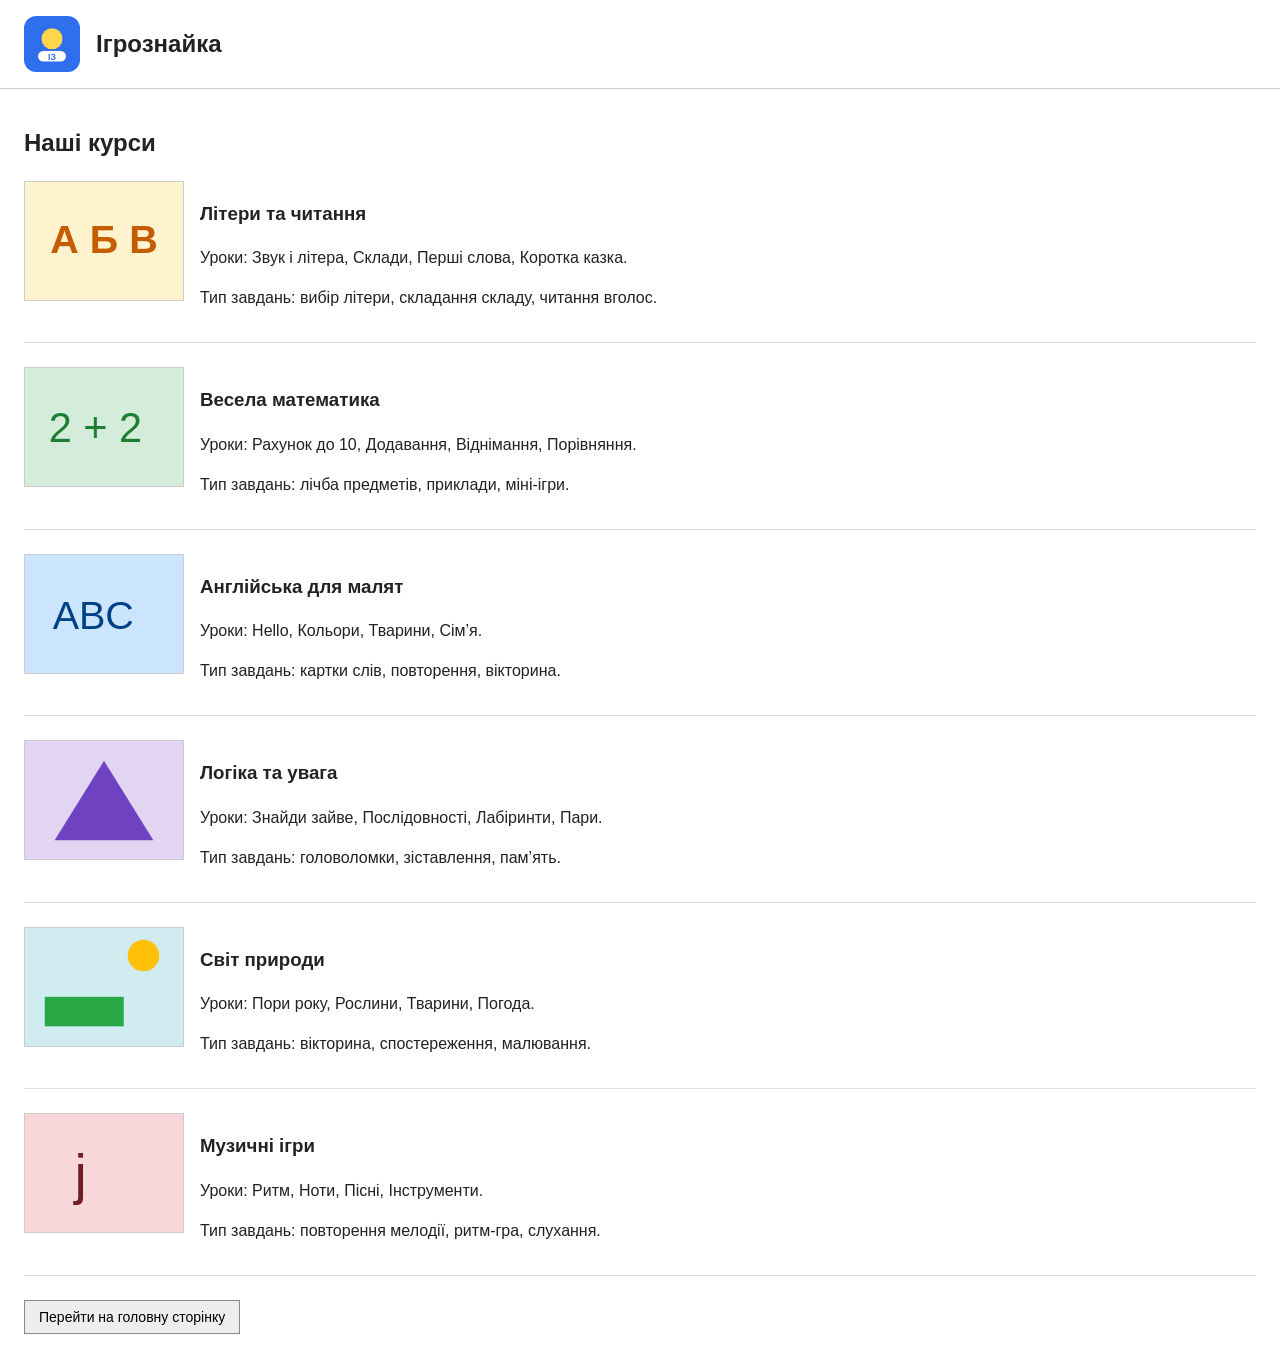
==== courses.html @ 11d1113e "first commit" ====
<!DOCTYPE html>
<html lang="uk">
<head>
  <meta charset="UTF-8">
  <title>Ігрознайка — наші курси</title>
  <link rel="stylesheet" href="styles.css">
</head>
<body>
  <header>
    <img class="logo" src="logo.svg" alt="Логотип Ігрознайка">
    <h1>Ігрознайка</h1>
  </header>

  <main>
    <h2>Наші курси</h2>
    <ul class="courses">
      <li>
        <img src="img/letters.svg" alt="Курс літер і читання">
        <div>
          <h3>Літери та читання</h3>
          <p>Уроки: Звук і літера, Склади, Перші слова, Коротка казка.</p>
          <p>Тип завдань: вибір літери, складання складу, читання вголос.</p>
        </div>
      </li>
      <li>
        <img src="img/math.svg" alt="Курс математики">
        <div>
          <h3>Весела математика</h3>
          <p>Уроки: Рахунок до 10, Додавання, Віднімання, Порівняння.</p>
          <p>Тип завдань: лічба предметів, приклади, міні-ігри.</p>
        </div>
      </li>
      <li>
        <img src="img/english.svg" alt="Курс англійської">
        <div>
          <h3>Англійська для малят</h3>
          <p>Уроки: Hello, Кольори, Тварини, Сім’я.</p>
          <p>Тип завдань: картки слів, повторення, вікторина.</p>
        </div>
      </li>
      <li>
        <img src="img/logic.svg" alt="Курс логіки">
        <div>
          <h3>Логіка та увага</h3>
          <p>Уроки: Знайди зайве, Послідовності, Лабіринти, Пари.</p>
          <p>Тип завдань: головоломки, зіставлення, пам’ять.</p>
        </div>
      </li>
      <li>
        <img src="img/nature.svg" alt="Курс природи">
        <div>
          <h3>Світ природи</h3>
          <p>Уроки: Пори року, Рослини, Тварини, Погода.</p>
          <p>Тип завдань: вікторина, спостереження, малювання.</p>
        </div>
      </li>
      <li>
        <img src="img/music.svg" alt="Курс музики">
        <div>
          <h3>Музичні ігри</h3>
          <p>Уроки: Ритм, Ноти, Пісні, Інструменти.</p>
          <p>Тип завдань: повторення мелодії, ритм-гра, слухання.</p>
        </div>
      </li>
    </ul>
    <form action="index.html">
      <button type="submit">Перейти на головну сторінку</button>
    </form>
  </main>
</body>
</html>
---- styles.css ----
* {
  box-sizing: border-box;
}

body {
  margin: 0;
  font-family: Arial, sans-serif;
  font-size: 16px;
  line-height: 1.5;
  color: #222;
  background: #fff;
}

header,
nav,
main,
aside,
footer {
  padding: 16px 24px;
}

header {
  display: flex;
  align-items: center;
  flex-wrap: wrap;
  gap: 16px;
  border-bottom: 1px solid #ccc;
}

.logo {
  width: 56px;
  height: 56px;
}

h1 {
  margin: 0;
  font-size: 24px;
}

.header-actions {
  margin-left: auto;
  display: flex;
  gap: 8px;
}

button,
.button {
  display: inline-block;
  padding: 8px 14px;
  font-size: 14px;
  color: #000;
  background: #eee;
  border: 1px solid #888;
  text-decoration: none;
  cursor: pointer;
}

nav {
  border-bottom: 1px solid #ccc;
}

nav a {
  margin-right: 16px;
}

.layout {
  display: flex;
}

main {
  flex: 1;
}

aside {
  width: 240px;
  border-left: 1px solid #ccc;
}

article {
  margin-bottom: 24px;
}

table {
  border-collapse: collapse;
  width: 100%;
}

caption {
  font-weight: bold;
  margin-bottom: 8px;
  text-align: left;
}

th,
td {
  border: 1px solid #888;
  padding: 6px 8px;
  text-align: left;
  vertical-align: top;
}

thead {
  background: #f3f3f3;
}

tfoot {
  background: #f3f3f3;
}

.courses {
  list-style: none;
  padding: 0;
  margin: 0;
}

.courses li {
  display: flex;
  gap: 16px;
  margin-bottom: 24px;
  padding-bottom: 16px;
  border-bottom: 1px solid #ddd;
}

.courses img {
  width: 160px;
  height: 120px;
  object-fit: cover;
  border: 1px solid #ccc;
}

fieldset {
  margin-bottom: 16px;
}

textarea {
  width: 400px;
  height: 120px;
  max-width: 100%;
  resize: none;
}

.note {
  color: #555;
}
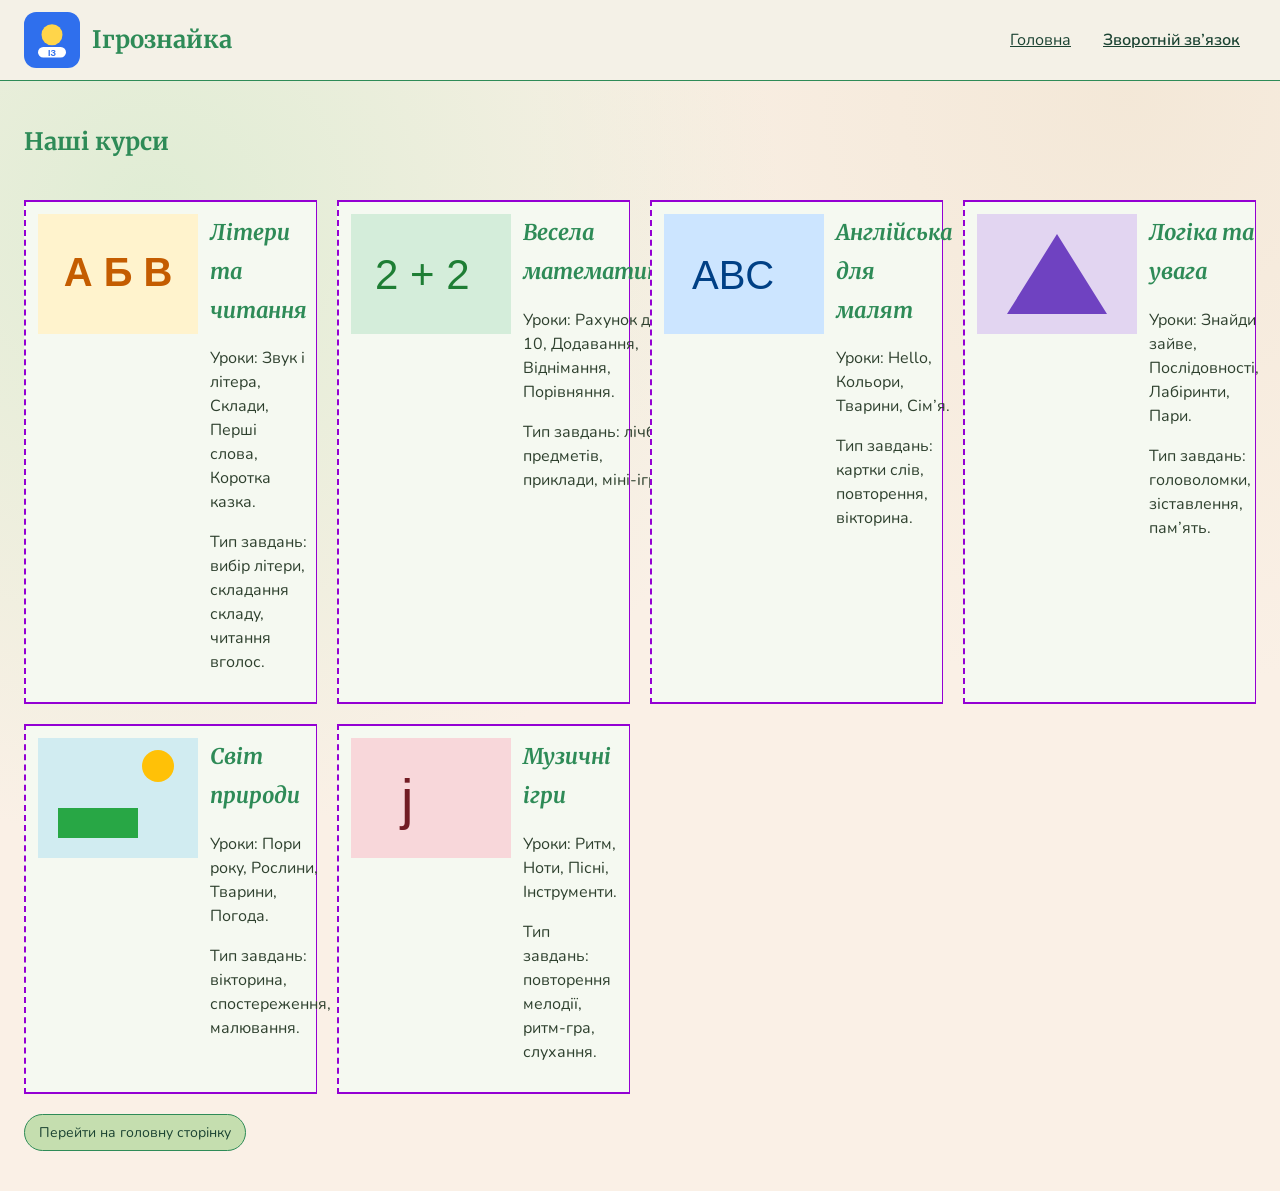
==== commit 99869bfd: "modified:   courses.html 	modified:   feedback.html 	new file:   frontendlabs.zip 	modified:   index" ====
--- a/courses.html
+++ b/courses.html
@@ -2,13 +2,108 @@
 <html lang="uk">
 <head>
   <meta charset="UTF-8">
+  <meta name="viewport" content="width=device-width, initial-scale=1">
   <title>Ігрознайка — наші курси</title>
   <link rel="stylesheet" href="styles.css">
+  <style>
+    /* Внутрішня таблиця стилів: курси (Grid + індивідуальні вимоги) */
+    .page-courses {
+      padding-top: 88px;
+    }
+
+    .page-courses header {
+      position: fixed;
+      top: 0;
+      left: 0;
+      right: 0;
+      z-index: 30;
+      display: grid;
+      grid-template-columns: auto 1fr auto;
+      align-items: center;
+      gap: 12px;
+      padding: 12px 24px;
+      background: rgba(244, 241, 232, 0.97);
+      border-bottom: 1px solid seagreen;
+    }
+
+    .page-courses main {
+      display: grid;
+      grid-template-columns: 1fr;
+      gap: 20px;
+      padding: 16px 24px 40px;
+    }
+
+    .page-courses nav {
+      display: flex;
+      gap: 16px;
+    }
+
+    .page-courses a:visited {
+      color: darkred;
+    }
+
+    .courses {
+      display: grid;
+      grid-template-columns: repeat(auto-fit, minmax(280px, 1fr));
+      gap: 20px;
+      list-style: none;
+      padding: 0;
+      margin: 0;
+    }
+
+    .courses > li {
+      display: grid;
+      grid-template-columns: 160px 1fr;
+      gap: 12px;
+      padding: 12px;
+      background: hsl(92, 40%, 96%);
+      border-top: 2px solid darkviolet;
+      border-bottom: 2px solid darkviolet;
+      border-right: thin solid darkviolet;
+      border-left: 2px dashed darkviolet;
+    }
+
+    .courses h3 {
+      font-weight: 700;
+      font-size: 1.35rem;
+      line-height: 1.8;
+      font-style: italic;
+      margin: 0 0 8px;
+    }
+
+    img[alt*="Курс"] {
+      width: 160px;
+      height: 120px;
+      object-fit: cover;
+      filter: saturate(100%);
+    }
+
+    @keyframes richer {
+      from {
+        filter: saturate(100%);
+      }
+      to {
+        filter: saturate(150%);
+      }
+    }
+
+    img[alt*="Курс"]:hover {
+      animation: richer 0.45s ease forwards;
+    }
+
+    .courses ~ form {
+      justify-self: start;
+    }
+  </style>
 </head>
-<body>
+<body class="page-courses">
   <header>
     <img class="logo" src="logo.svg" alt="Логотип Ігрознайка">
     <h1>Ігрознайка</h1>
+    <nav>
+      <a href="index.html">Головна</a>
+      <a href="feedback.html">Зворотній зв’язок</a>
+    </nav>
   </header>
 
   <main>
--- a/styles.css
+++ b/styles.css
@@ -1,35 +1,45 @@
+/* Органічний стиль: природні зелені відтінки, м’які форми, два шрифти */
+
+@import url("https://fonts.googleapis.com/css2?family=Merriweather:ital,wght@0,400;0,700;1,700&family=Nunito:wght@400;600;700&display=swap");
+
 * {
   box-sizing: border-box;
 }
 
 body {
   margin: 0;
-  font-family: Arial, sans-serif;
+  font-family: "Nunito", "Trebuchet MS", sans-serif;
   font-size: 16px;
   line-height: 1.5;
-  color: #222;
-  background: #fff;
+  color: rgb(46, 64, 46);
+  background-color: linen;
+  background-image:
+    radial-gradient(circle at 12% 18%, hsl(92, 40%, 88%) 0, transparent 42%),
+    radial-gradient(circle at 88% 8%, hsl(35, 55%, 90%) 0, transparent 38%);
 }
 
-header,
-nav,
-main,
-aside,
-footer {
-  padding: 16px 24px;
-}
-
-header {
-  display: flex;
-  align-items: center;
-  flex-wrap: wrap;
-  gap: 16px;
-  border-bottom: 1px solid #ccc;
+h1,
+h2,
+h3,
+caption {
+  font-family: "Merriweather", Georgia, serif;
+  color: seagreen;
 }
 
 .logo {
   width: 56px;
   height: 56px;
+  animation: sway 5s ease-in-out infinite;
+}
+
+@keyframes sway {
+  0%,
+  100% {
+    transform: rotate(-4deg);
+  }
+  50% {
+    transform: rotate(4deg);
+  }
 }
 
 h1 {
@@ -37,47 +47,40 @@
   font-size: 24px;
 }
 
-.header-actions {
-  margin-left: auto;
-  display: flex;
-  gap: 8px;
-}
-
 button,
 .button {
   display: inline-block;
   padding: 8px 14px;
+  font-family: "Nunito", sans-serif;
   font-size: 14px;
-  color: #000;
-  background: #eee;
-  border: 1px solid #888;
+  color: #1b4332;
+  background: hsl(92, 42%, 78%);
+  border: 1px solid seagreen;
+  border-radius: 20px;
   text-decoration: none;
   cursor: pointer;
+  transition: background-color 0.3s ease, box-shadow 0.3s ease, border-color 0.3s ease, color 0.3s ease;
 }
 
-nav {
-  border-bottom: 1px solid #ccc;
+button:hover,
+.button:hover {
+  background-color: #95d5b2;
+  border-color: darkgreen;
+  color: darkgreen;
+  box-shadow: 0 6px 14px rgba(27, 67, 50, 0.28);
 }
 
 nav a {
   margin-right: 16px;
+  color: rgb(27, 67, 50);
 }
 
-.layout {
-  display: flex;
+a[target="_blank"] {
+  text-decoration: underline dotted;
 }
 
-main {
-  flex: 1;
-}
-
-aside {
-  width: 240px;
-  border-left: 1px solid #ccc;
-}
-
-article {
-  margin-bottom: 24px;
+a[href*="feedback"] {
+  font-weight: 600;
 }
 
 table {
@@ -93,43 +96,23 @@
 
 th,
 td {
-  border: 1px solid #888;
+  border: 1px solid hsl(150, 20%, 70%);
   padding: 6px 8px;
   text-align: left;
   vertical-align: top;
 }
 
-thead {
-  background: #f3f3f3;
+thead,
+tfoot {
+  background: #d8f3dc;
 }
 
-tfoot {
-  background: #f3f3f3;
-}
-
-.courses {
-  list-style: none;
-  padding: 0;
-  margin: 0;
-}
-
-.courses li {
-  display: flex;
-  gap: 16px;
-  margin-bottom: 24px;
-  padding-bottom: 16px;
-  border-bottom: 1px solid #ddd;
-}
-
-.courses img {
-  width: 160px;
-  height: 120px;
-  object-fit: cover;
-  border: 1px solid #ccc;
-}
-
-fieldset {
-  margin-bottom: 16px;
+input[required],
+select[required],
+textarea[required] {
+  border: 1px solid seagreen;
+  border-radius: 8px;
+  padding: 6px 8px;
 }
 
 textarea {
@@ -142,3 +125,11 @@
 .note {
   color: #555;
 }
+
+.header-actions {
+  margin-left: auto;
+}
+
+.header-actions > button + button {
+  margin-left: 8px;
+}
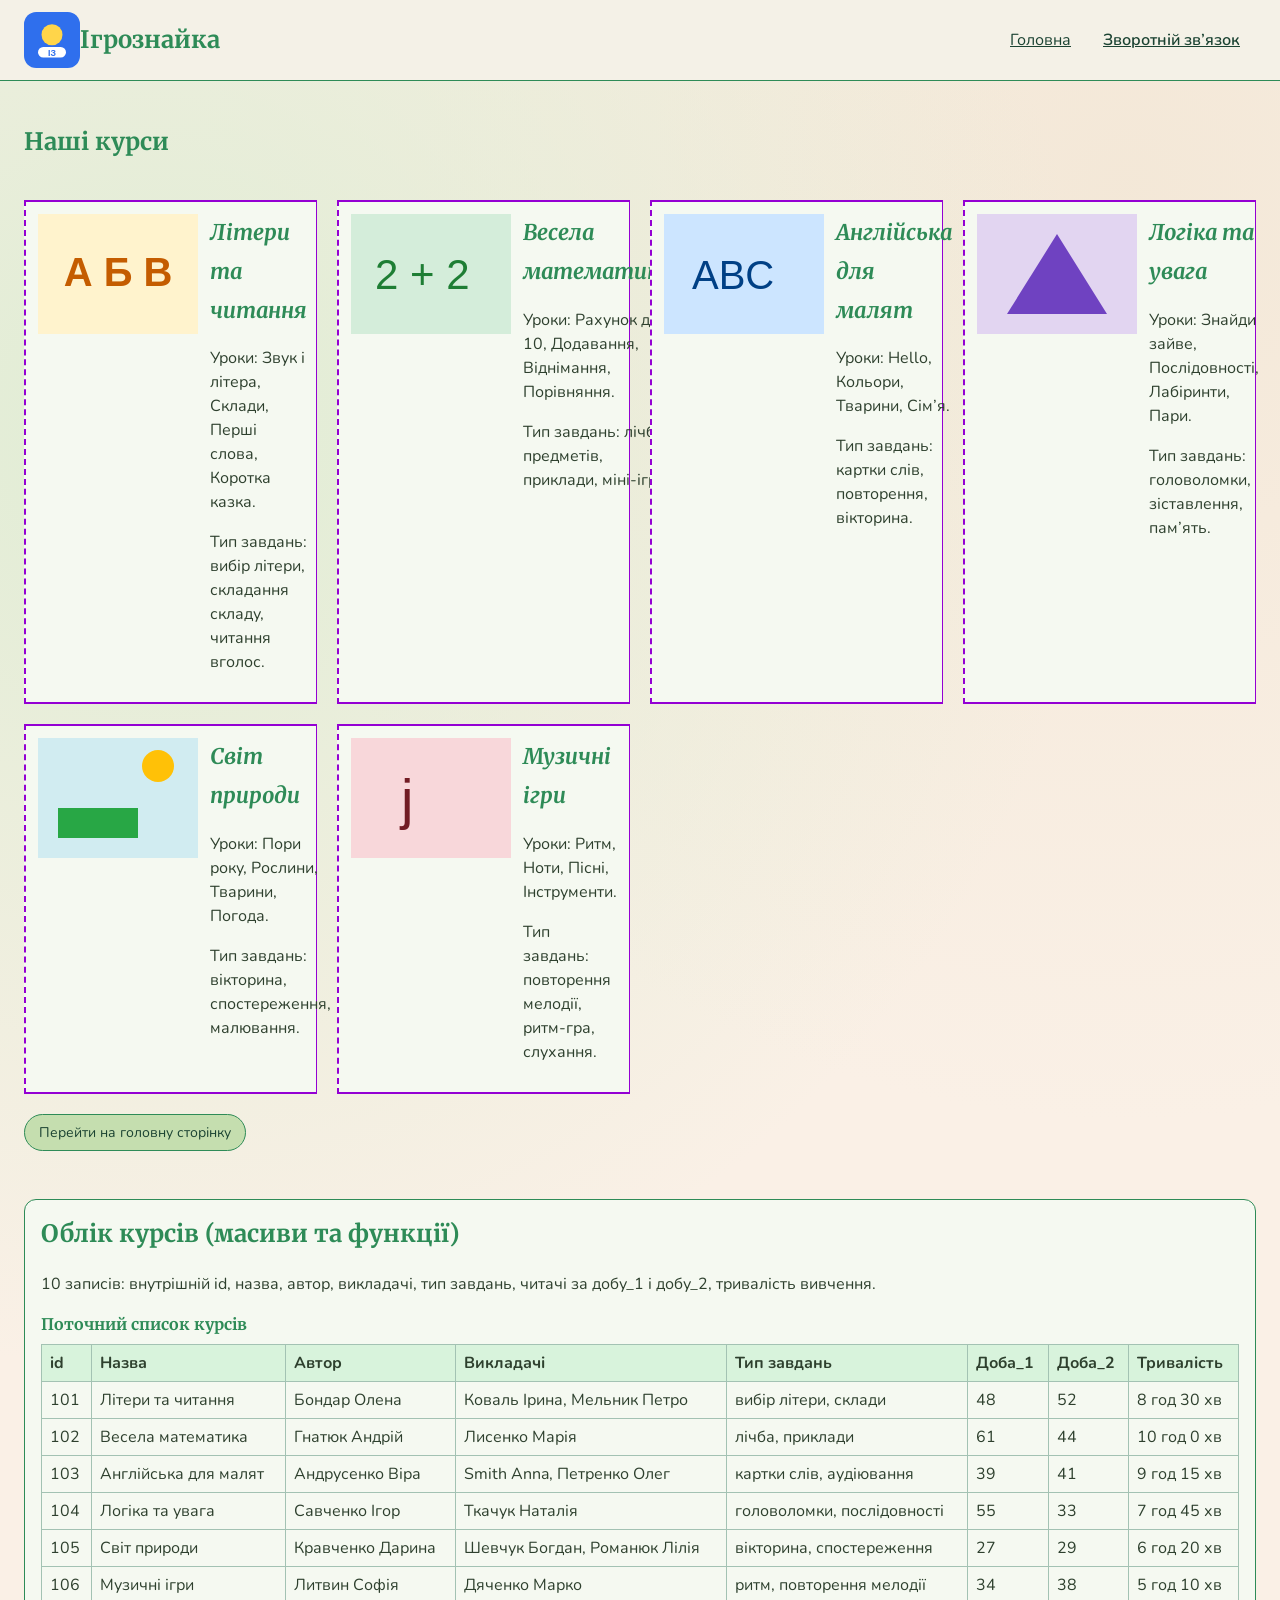
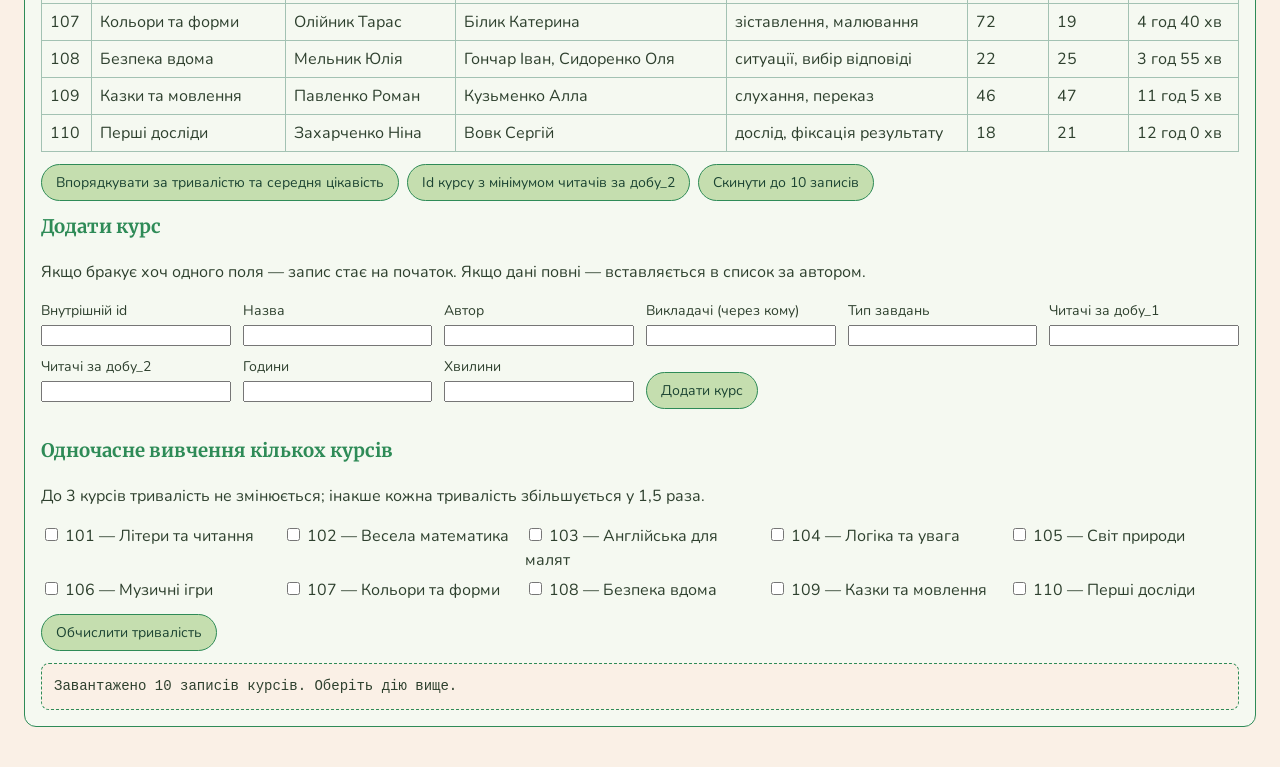
==== commit 05d0b439: "modified:   courses.html 	modified:   feedback.html 	deleted:    frontendlabs.zip 	modified:   index" ====
--- a/courses.html
+++ b/courses.html
@@ -20,7 +20,7 @@
       display: grid;
       grid-template-columns: auto 1fr auto;
       align-items: center;
-      gap: 12px;
+      gap: 12;
       padding: 12px 24px;
       background: rgba(244, 241, 232, 0.97);
       border-bottom: 1px solid seagreen;
@@ -161,6 +161,61 @@
     <form action="index.html">
       <button type="submit">Перейти на головну сторінку</button>
     </form>
+
+    <section class="lab-panel" id="courses-lab">
+      <h2>Облік курсів (масиви та функції)</h2>
+      <p>10 записів: внутрішній id, назва, автор, викладачі, тип завдань, читачі за добу_1 і добу_2, тривалість вивчення.</p>
+
+      <div class="lab-table-wrap">
+        <table>
+          <caption>Поточний список курсів</caption>
+          <thead>
+            <tr>
+              <th>id</th>
+              <th>Назва</th>
+              <th>Автор</th>
+              <th>Викладачі</th>
+              <th>Тип завдань</th>
+              <th>Доба_1</th>
+              <th>Доба_2</th>
+              <th>Тривалість</th>
+            </tr>
+          </thead>
+          <tbody id="courses-lab-body"></tbody>
+        </table>
+      </div>
+
+      <div class="lab-controls">
+        <button type="button" id="btn-sort-duration">Впорядкувати за тривалістю та середня цікавість</button>
+        <button type="button" id="btn-min-day2">Id курсу з мінімумом читачів за добу_2</button>
+        <button type="button" id="btn-reset-courses">Скинути до 10 записів</button>
+      </div>
+
+      <h3>Додати курс</h3>
+      <p>Якщо бракує хоч одного поля — запис стає на початок. Якщо дані повні — вставляється в список за автором.</p>
+      <form class="lab-form" id="course-add-form">
+        <label>Внутрішній id <input name="id" type="number"></label>
+        <label>Назва <input name="name" type="text"></label>
+        <label>Автор <input name="author" type="text"></label>
+        <label>Викладачі (через кому) <input name="teachers" type="text"></label>
+        <label>Тип завдань <input name="taskType" type="text"></label>
+        <label>Читачі за добу_1 <input name="readersDay1" type="number" min="0"></label>
+        <label>Читачі за добу_2 <input name="readersDay2" type="number" min="0"></label>
+        <label>Години <input name="hours" type="number" min="0"></label>
+        <label>Хвилини <input name="minutes" type="number" min="0" max="59"></label>
+        <p><button type="submit">Додати курс</button></p>
+      </form>
+
+      <h3>Одночасне вивчення кількох курсів</h3>
+      <p>До 3 курсів тривалість не змінюється; інакше кожна тривалість збільшується у 1,5 раза.</p>
+      <div class="lab-select" id="courses-select"></div>
+      <div class="lab-controls">
+        <button type="button" id="btn-simultaneous">Обчислити тривалість</button>
+      </div>
+
+      <pre class="lab-output" id="courses-lab-result"></pre>
+    </section>
   </main>
+  <script src="js/courses.js"></script>
 </body>
 </html>
--- a/styles.css
+++ b/styles.css
@@ -1,5 +1,3 @@
-/* Органічний стиль: природні зелені відтінки, м’які форми, два шрифти */
-
 @import url("https://fonts.googleapis.com/css2?family=Merriweather:ital,wght@0,400;0,700;1,700&family=Nunito:wght@400;600;700&display=swap");
 
 * {
@@ -133,3 +131,62 @@
 .header-actions > button + button {
   margin-left: 8px;
 }
+
+.lab-panel {
+  margin-top: 28px;
+  padding: 16px;
+  background: hsl(92, 40%, 96%);
+  border: 1px solid seagreen;
+  border-radius: 12px;
+}
+
+.lab-panel h2,
+.lab-panel h3 {
+  margin-top: 0;
+}
+
+.lab-controls,
+.lab-inline {
+  display: flex;
+  flex-wrap: wrap;
+  gap: 8px;
+  align-items: center;
+  margin: 12px 0;
+}
+
+.lab-select {
+  display: grid;
+  grid-template-columns: repeat(auto-fit, minmax(220px, 1fr));
+  gap: 6px 12px;
+  margin: 8px 0 12px;
+}
+
+.lab-form {
+  display: grid;
+  grid-template-columns: repeat(auto-fit, minmax(180px, 1fr));
+  gap: 10px 12px;
+  margin: 12px 0;
+}
+
+.lab-form label {
+  display: flex;
+  flex-direction: column;
+  gap: 4px;
+  font-size: 14px;
+}
+
+.lab-output {
+  margin: 0;
+  padding: 12px;
+  background: linen;
+  border: 1px dashed seagreen;
+  border-radius: 8px;
+  white-space: pre-wrap;
+  font-family: Consolas, "Courier New", monospace;
+  font-size: 14px;
+}
+
+.lab-table-wrap {
+  overflow-x: auto;
+  margin: 12px 0;
+}
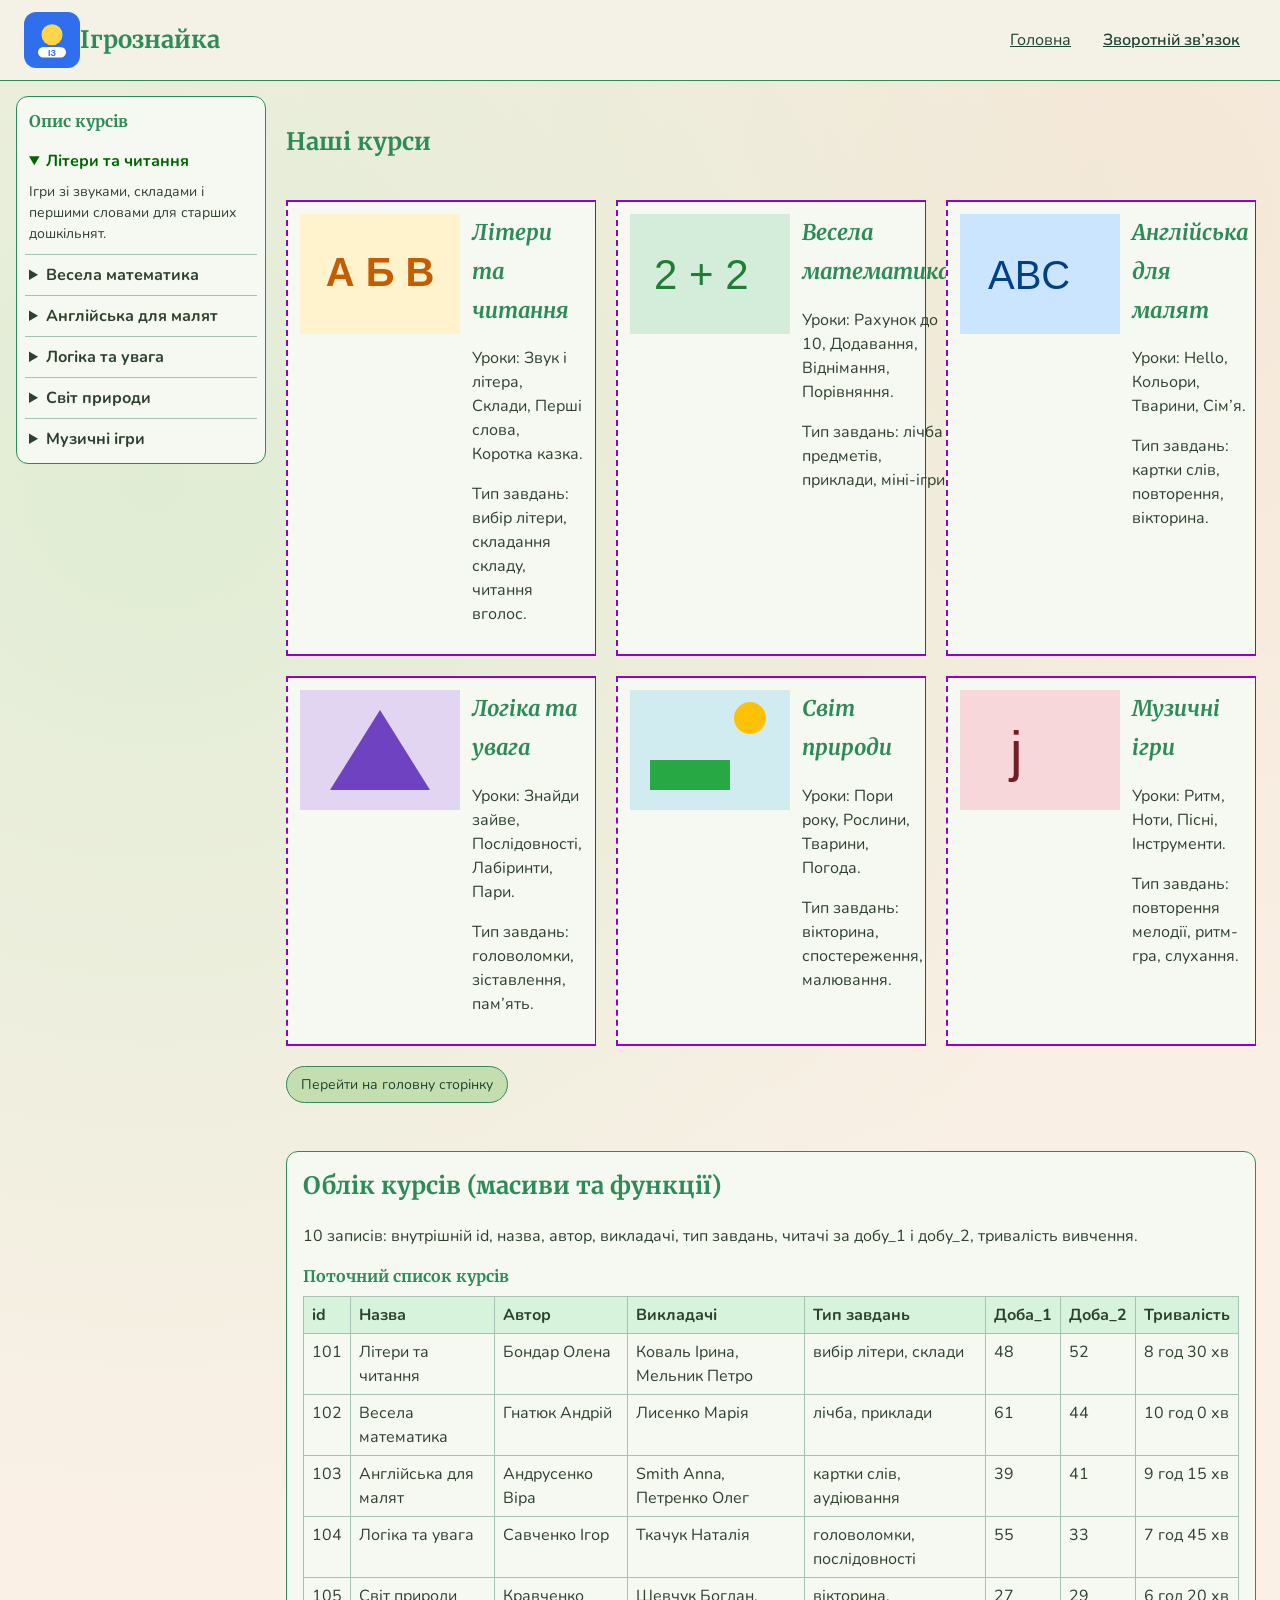
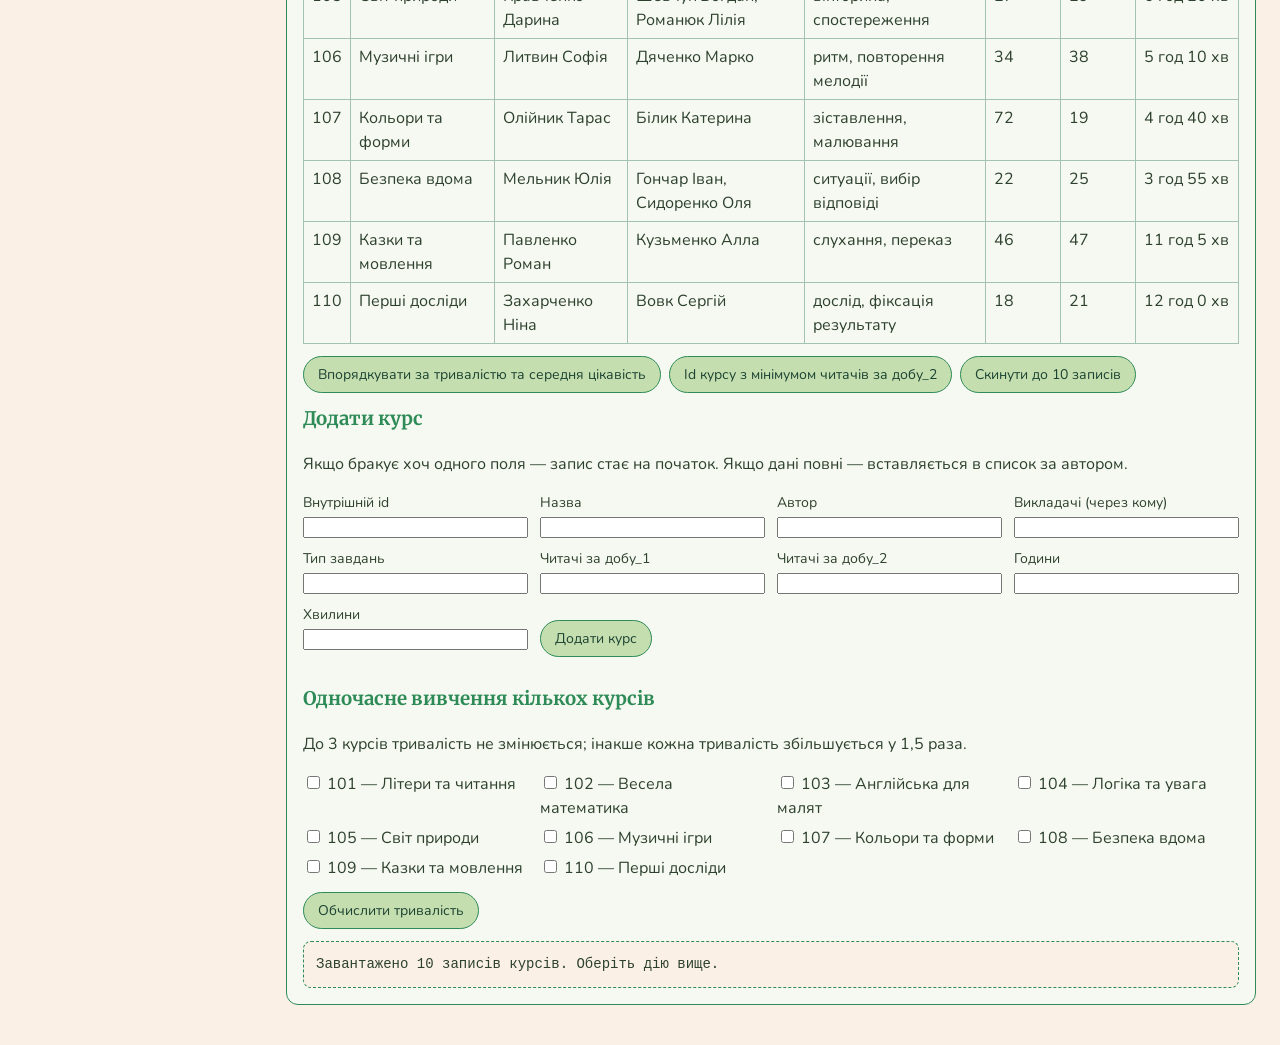
==== commit 747af938: "modified:   courses.html 	modified:   feedback.html 	new file:   img/author-andriy.svg 	new file:   " ====
--- a/courses.html
+++ b/courses.html
@@ -94,6 +94,54 @@
     .courses ~ form {
       justify-self: start;
     }
+
+    .page-courses {
+      position: relative;
+    }
+
+    .courses-accordion {
+      position: absolute;
+      top: 96px;
+      left: 16px;
+      width: 250px;
+      z-index: 20;
+      background: hsl(92, 40%, 96%);
+      border: 1px solid seagreen;
+      border-radius: 12px;
+      padding: 4px 8px;
+    }
+
+    .courses-accordion h2 {
+      font-size: 1rem;
+      margin: 8px 4px;
+    }
+
+    .courses-accordion details {
+      border-bottom: 1px solid hsl(150, 20%, 70%);
+    }
+
+    .courses-accordion details:last-of-type {
+      border-bottom: none;
+    }
+
+    .courses-accordion summary {
+      cursor: pointer;
+      font-weight: 700;
+      padding: 8px 4px;
+    }
+
+    .courses-accordion details[open] summary {
+      color: darkgreen;
+    }
+
+    .courses-accordion details p {
+      margin: 0 4px 10px;
+      font-size: 14px;
+    }
+
+    .page-courses main {
+      padding-left: 286px;
+    }
   </style>
 </head>
 <body class="page-courses">
@@ -105,6 +153,34 @@
       <a href="feedback.html">Зворотній зв’язок</a>
     </nav>
   </header>
+
+  <aside class="courses-accordion" aria-label="Короткий опис курсів">
+    <h2>Опис курсів</h2>
+    <details open>
+      <summary>Літери та читання</summary>
+      <p>Ігри зі звуками, складами і першими словами для старших дошкільнят.</p>
+    </details>
+    <details>
+      <summary>Весела математика</summary>
+      <p>Рахунок, додавання і порівняння чисел через предмети та міні-ігри.</p>
+    </details>
+    <details>
+      <summary>Англійська для малят</summary>
+      <p>Картки слів, вітання, кольори й тварини з повторенням уголос.</p>
+    </details>
+    <details>
+      <summary>Логіка та увага</summary>
+      <p>Головоломки, послідовності й лабіринти для тренування мислення.</p>
+    </details>
+    <details>
+      <summary>Світ природи</summary>
+      <p>Пори року, рослини й тварини через вікторини та спостереження.</p>
+    </details>
+    <details>
+      <summary>Музичні ігри</summary>
+      <p>Ритм, пісні й інструменти в коротких слухових вправах.</p>
+    </details>
+  </aside>
 
   <main>
     <h2>Наші курси</h2>
@@ -217,5 +293,22 @@
     </section>
   </main>
   <script src="js/courses.js"></script>
+  <script>
+    (function () {
+      var items = document.querySelectorAll(".courses-accordion details");
+      items.forEach(function (item) {
+        item.addEventListener("toggle", function () {
+          if (!item.open) {
+            return;
+          }
+          items.forEach(function (other) {
+            if (other !== item) {
+              other.open = false;
+            }
+          });
+        });
+      });
+    })();
+  </script>
 </body>
 </html>
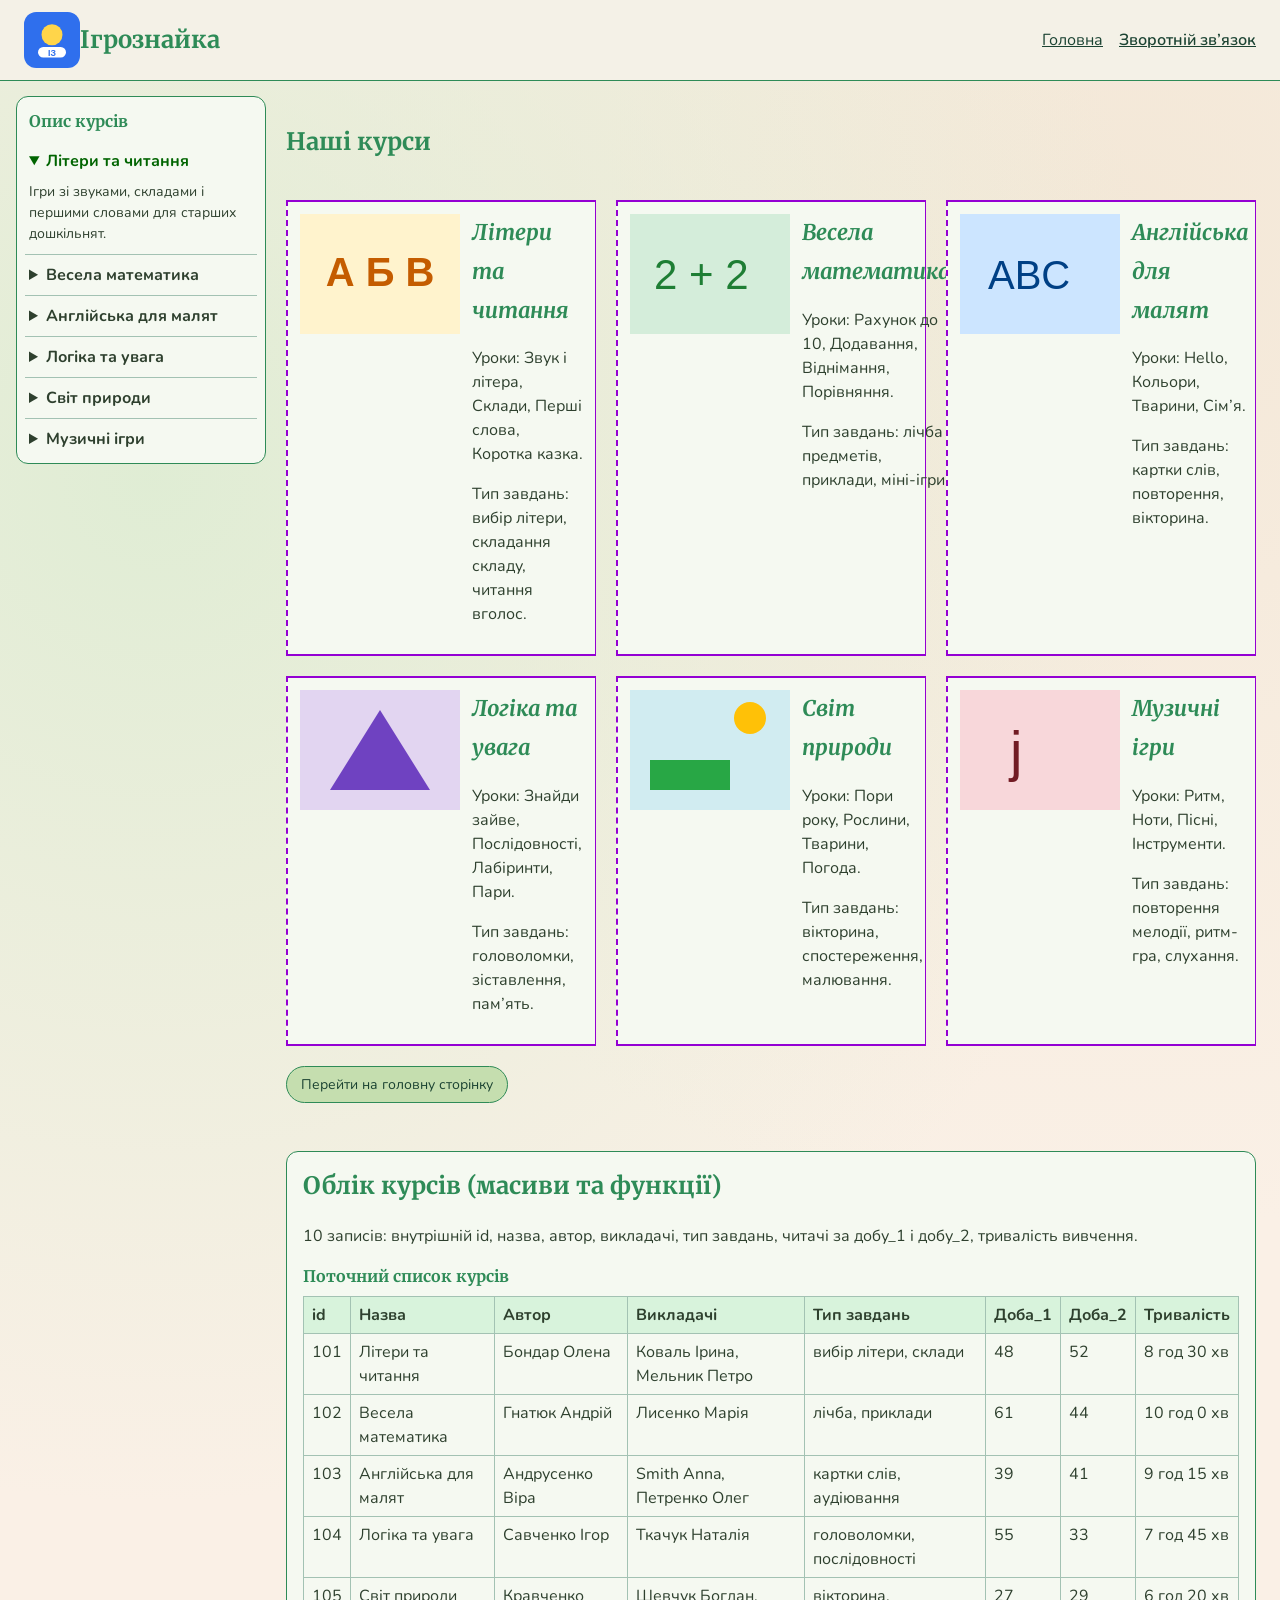
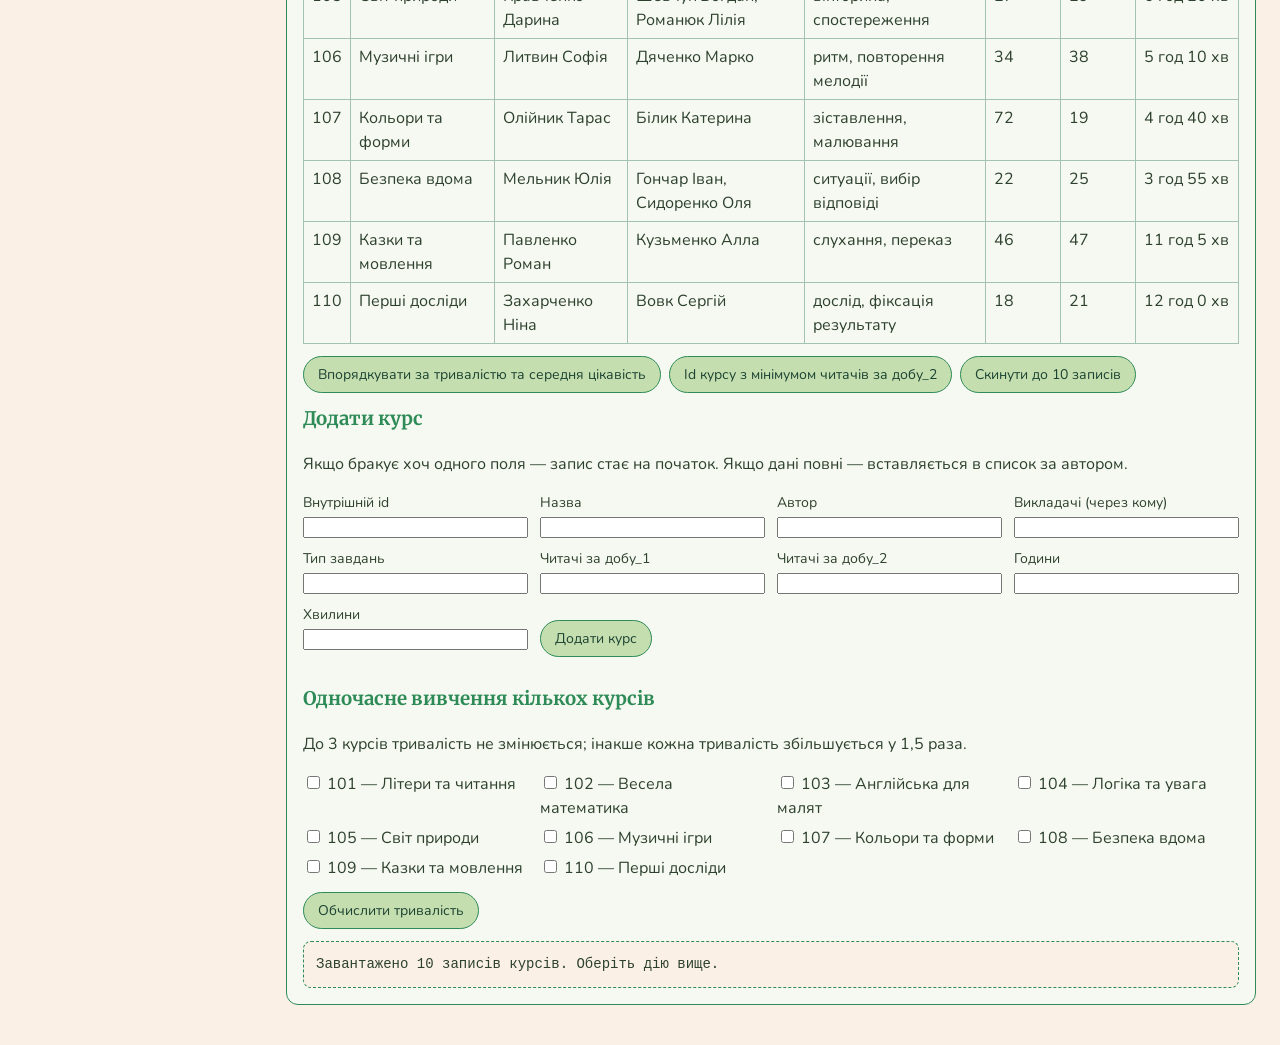
==== commit 97b9f5a5: "modified:   courses.html 	modified:   feedback.html 	modified:   index.html 	modified:   styles.css" ====
--- a/courses.html
+++ b/courses.html
@@ -142,7 +142,19 @@
     .page-courses main {
       padding-left: 286px;
     }
-  </style>
+    @media (max-width: 760px) {
+      .page-courses { padding-top: 0; }
+      .page-courses header { position: relative; display: flex; flex-wrap: wrap; gap: 8px 12px; padding: 12px 16px; }
+      .page-courses nav { flex-wrap: wrap; }
+      .courses-accordion { position: static; width: auto; margin: 16px; }
+      .page-courses main { min-height: 0; padding: 16px 16px 32px; }
+      .courses { grid-template-columns: repeat(auto-fit, minmax(min(100%, 280px), 1fr)); }
+    }
+    @media (max-width: 480px) {
+      .page-courses main { padding-right: 12px; padding-left: 12px; }
+      .courses > li { grid-template-columns: minmax(0, 1fr); }
+      img[alt*="Курс"] { width: 100%; height: auto; aspect-ratio: 4 / 3; }
+    }  </style>
 </head>
 <body class="page-courses">
   <header>
--- a/styles.css
+++ b/styles.css
@@ -190,3 +190,37 @@
   overflow-x: auto;
   margin: 12px 0;
 }
+
+/* Responsive foundations shared by all lab pages. */
+img {
+  max-width: 100%;
+}
+
+input,
+select,
+textarea,
+button {
+  max-width: 100%;
+}
+
+nav {
+  display: flex;
+  flex-wrap: wrap;
+  align-items: center;
+  gap: 8px 16px;
+}
+
+nav a {
+  margin-right: 0;
+}
+
+@media (prefers-reduced-motion: reduce) {
+  *,
+  *::before,
+  *::after {
+    scroll-behavior: auto !important;
+    animation-duration: 0.01ms !important;
+    animation-iteration-count: 1 !important;
+    transition-duration: 0.01ms !important;
+  }
+}
